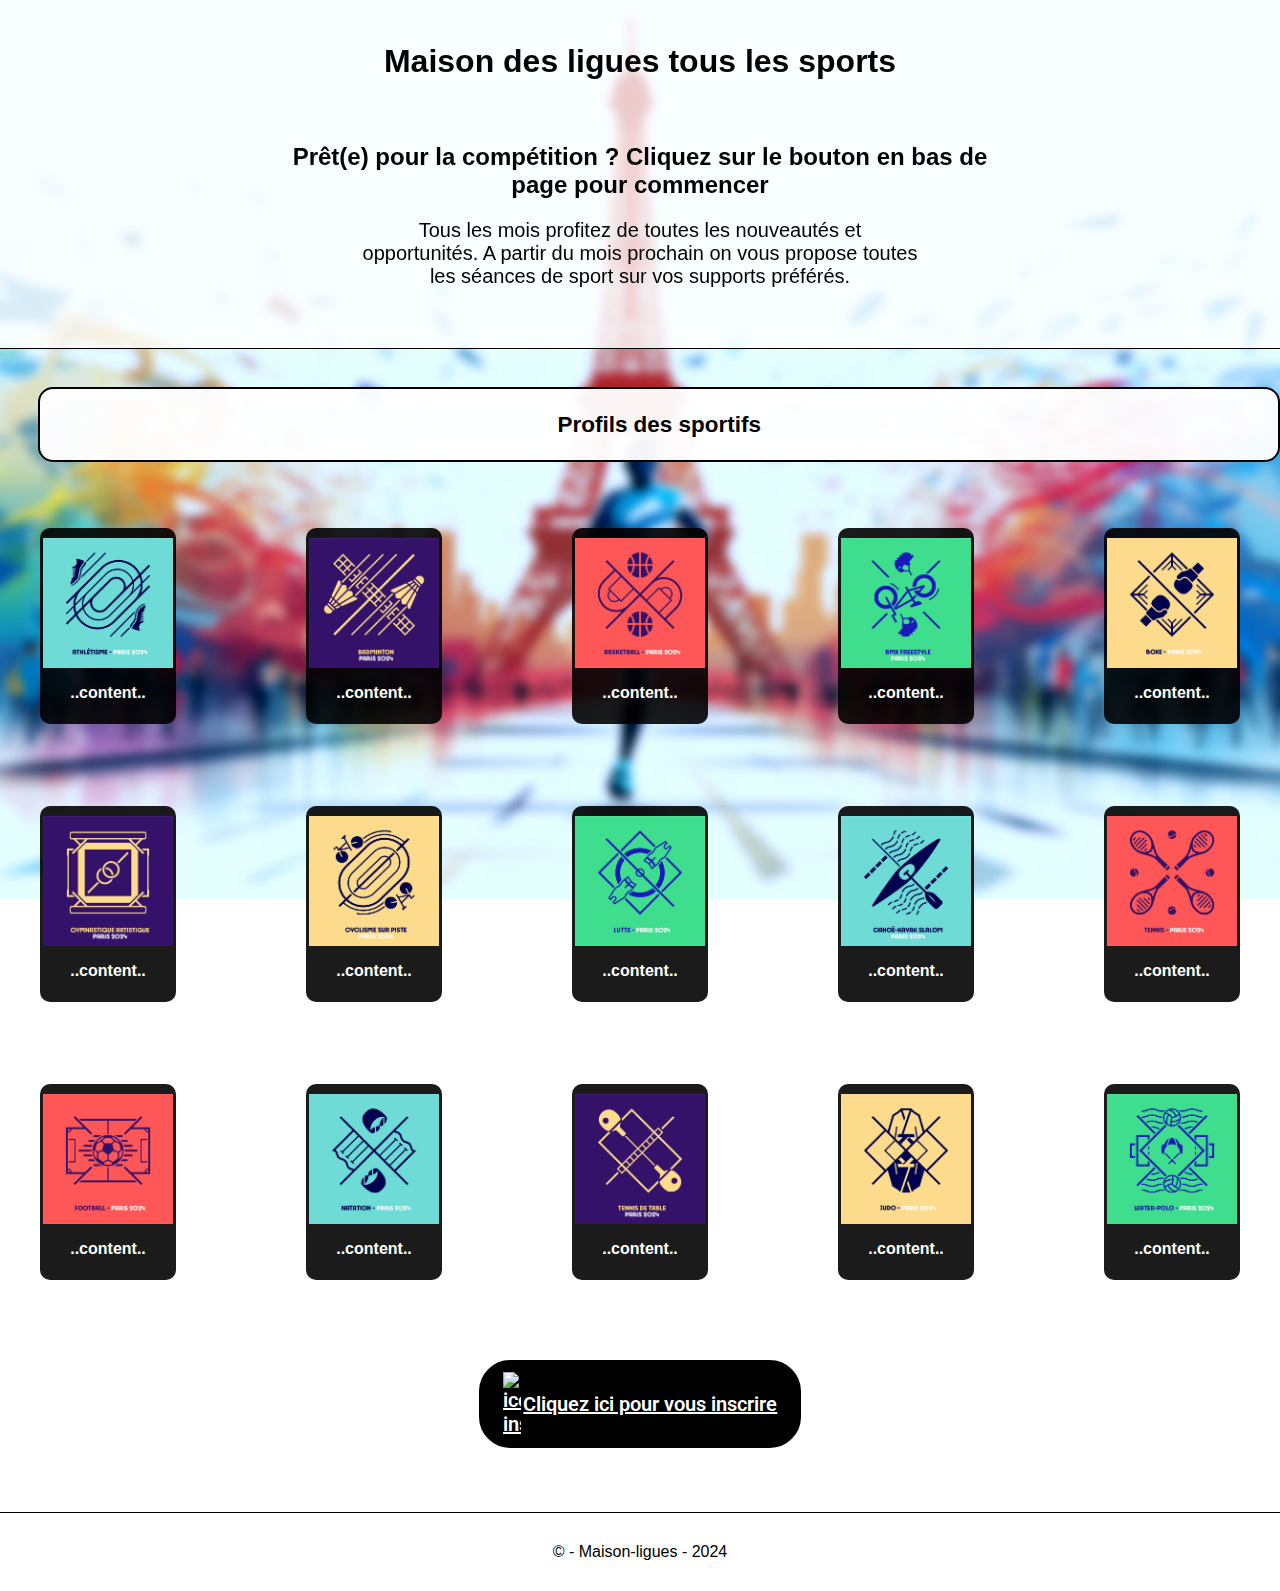
==== index.html @ 38b6c227 "change background" ====
<!DOCTYPE html>
<html lang="fr">

<head>
    <meta charset="UTF-8">
    <meta name="viewport" content="width=device-width, initial-scale=1.0">
    <link rel="icon" type="image/png" href="./asset/torche.png">
    <link href="https://unpkg.com/aos@2.3.1/dist/aos.css" rel="stylesheet">
    <link rel="stylesheet" href="./css/main.css">
    <title>Maison des Ligues</title>
</head>

<body>

    <header>
        <h1 data-aos="fade-down">Maison des ligues tous les sports</h1>
        <h2 data-aos="fade-down">Prêt(e) pour la compétition ? Cliquez sur le bouton en bas de page pour commencer</h2>
        <p data-aos="fade-down" class="prestext">Tous les mois profitez de toutes les nouveautés et opportunités. A
            partir du mois prochain on vous propose toutes les séances de sport sur vos supports préférés.</p>
    </header>

    <main>

        <section>

            <div class="section-title">
                <h3>Profils des sportifs</h3>
            </div>

            <figure>
                <img src="./asset/ATHLETISME.jpg" alt="ATHLETISME" loading="lazy">
                <figcaption>
                    <p class="content_txt">..content..</p>
                </figcaption>
            </figure>

            <figure>
                <img src="./asset/BADMINTON.jpg" alt="BADMINTON" loading="lazy">
                <figcaption>
                    <p class="content_txt">..content..</p>
                </figcaption>
            </figure>

            <figure>
                <img src="./asset/BASKETBALL.jpg" alt="BASKETBALL" loading="lazy">
                <figcaption>
                    <p class="content_txt">..content..</p>
                </figcaption>
            </figure>

            <figure>
                <img src="./asset/BMX-FREESTYLE.jpg" alt="BMX FREESTYLE" loading="lazy">
                <figcaption>
                    <p class="content_txt">..content..</p>
                </figcaption>
            </figure>

            <figure>
                <img src="./asset/BOXE.jpg" alt="BOXE" loading="lazy">
                <figcaption>
                    <p class="content_txt">..content..</p>
                </figcaption>
            </figure>

            <figure>
                <img src="./asset/GYMNASTIQUE-ARTISTIQUE.jpg" alt="GYMNASTIQUE ARTISTIQUE" loading="lazy">
                <figcaption>
                    <p class="content_txt">..content..</p>
                </figcaption>
            </figure>

            <figure>
                <img src="./asset/CYCLISME-SUR-PISTE.jpg" alt="CYCLISME SUR PISTE" loading="lazy">
                <figcaption>
                    <p class="content_txt">..content..</p>
                </figcaption>
            </figure>

            <figure>
                <img src="./asset/LUTTE.jpg" alt="LUTTE" loading="lazy">
                <figcaption>
                    <p class="content_txt">..content..</p>
                </figcaption>
            </figure>

            <figure>
                <img src="./asset/CANOE-KAYAK-SLALOM.jpg" alt="CANOE KAYAK SLALOM" loading="lazy">
                <figcaption>
                    <p class="content_txt">..content..</p>
                </figcaption>
            </figure>

            <figure>
                <img src="./asset/TENNIS.jpg" alt="TENNIS" loading="lazy">
                <figcaption>
                    <p class="content_txt">..content..</p>
                </figcaption>
            </figure>

            <figure>
                <img src="./asset/FOOTBALL.jpg" alt="FOOTBALL" loading="lazy">
                <figcaption>
                    <p class="content_txt">..content..</p>
                </figcaption>
            </figure>

            <figure>
                <img src="./asset/NATATION.jpg" alt="NATATION" loading="lazy">
                <figcaption>
                    <p class="content_txt">..content..</p>
                </figcaption>
            </figure>

            <figure>
                <img src="./asset/TENNIS-DE-TABLE.jpg" alt="TENNIS DE TABLE" loading="lazy">
                <figcaption>
                    <p class="content_txt">..content..</p>
                </figcaption>
            </figure>

            <figure>
                <img src="./asset/JUDO.jpg" alt="JUDO" loading="lazy">
                <figcaption>
                    <p class="content_txt">..content..</p>
                </figcaption>
            </figure>

            <figure>
                <img src="./asset/WATER-POLO.jpg" alt="WATER POLO" loading="lazy">
                <figcaption>
                    <p class="content_txt">..content..</p>
                </figcaption>
            </figure>
        </section>

        <a class="btn" href="./inscription.html">Cliquez ici pour vous inscrire <img
                src="https://cdn.icon-icons.com/icons2/3078/PNG/512/clipboard_notes_list_tasks_icon_191193.png"
                alt="icon inscription" loading="lazy"></a>

    </main>

    <footer>
        &copy; - Maison-ligues - 2024
    </footer>

    <script src="js/app.js"></script>
    <script src="https://unpkg.com/aos@2.3.1/dist/aos.js"></script>
    <script>
        AOS.init();
    </script>

</body>

</html>
---- css/main.css ----
@import url('https://fonts.googleapis.com/css2?family=Bebas+Neue&family=Koulen&family=Lato&family=Nunito&family=Playfair+Display:ital@1&family=Prata&family=Raleway:ital,wght@1,100&family=Roboto&family=Roboto+Condensed&family=Teko&display=swap');

* {
    scroll-behavior: smooth;
}

html {
    font-size: 62.5%;
}

body {
    margin: 0;
    padding: 0;
    font: 1.6rem sans-serif;
    background: url(../asset/bground.png) no-repeat fixed;
    background-size: cover;
    background-position: center;
}

main {
    display: flex;
    flex-direction: column;
    align-items: center;
}

header {
    border-bottom: 1px solid #000000;
    margin-bottom: 3%;
    padding-bottom: 6rem;
    background-color: #ffffffc3;
}

h1 {
    border: .3rem solid transparent;
    max-width: 100%;
    margin: 0 15% 0 15%;
    padding: 4rem 0 4rem 0;
    text-align: center;
}

h2 {
    display: flex;
    justify-content: center;
    text-align: center;
    margin-left: 21%;
    margin-right: 21%;
    border-radius: 0.125rem;
}

h3 {
    text-align: center;
}

.prestext {
    display: flex;
    justify-content: center;
    text-align: center;
    font-size: 2rem;
    border-radius: 0.125rem;
    margin: 0 28% 0 28%;
}

section {
    display: grid;
    grid-template-columns: repeat(5, 1fr);
    gap: 5rem;
}

.section-title {
    grid-column: 1 / -1;
    text-align: left;
    margin-left: 3%;
    font-size: larger;
    border: 2px solid #000000;
    border-radius: 15px;
    background-color: #fffffff3;
}

img {
    max-width: 100%;
    display: block;
    height: 70%;
    margin: 0 auto;
}

figure {
    background-color: rgba(0, 0, 0, 0.896);
    border-radius: 1rem;
    padding-top: 1rem;
}

.content_txt {
    text-align: center;
    color: #fff;
    font-weight: bolder;
}

.btn {
    font-family: Roboto, sans-serif;
    font-weight: 600;
    font-size: 2rem;
    color: #fff;
    background-color: #000000;
    padding: 1rem 2.188rem;
    margin: 5% 5%;
    border: solid #000000 2px;
    box-shadow: none;
    border-radius: 3.125rem;
    transition: 998ms;
    transform: translateY(0);
    display: flex;
    flex-direction: row-reverse;
    align-items: center;
}

.btn img {
    width: 1.875rem;
    margin-left: 0px;
    margin-right: 0.188rem;
    flex-direction: row-reverse;
}

.btn:hover {
    transition: 998ms;
    padding: 1rem 3.125rem;
    transform: translateY(-0px);
    background-color: #000000;
    color: #ffffff;
    border: solid 2px #000000;
}

fieldset#inscription {
    backdrop-filter: blur(1rem);
    max-width: 50rem;
    margin: 5% 0 10% 0;
    padding: 0 15% 2% 10%;
    display: grid;
}

fieldset#inscription input[type="text"],
fieldset#inscription input[type="number"] {
    width: 100%;
    padding: 1rem;
    margin: 0 0 3rem 0;
    font-size: 1rem;
}

.material-symbols-outlined {
    vertical-align: -.4rem;
    margin-right: 1rem;
}

input[type=file] {
    display: none;
}

fieldset#inscription input[type="submit"] {
    width: auto;
    padding: 0.938rem 3.125rem;
    font-size: 1.125rem;
    background-color: #000000;
    color: #ffffff;
    border: solid 2px #000000;
    border-radius: 3.125rem;
    cursor: pointer;
    transition: all 0.3s ease;
}

fieldset#inscription input[type="submit"]:hover {
    background-color: #ffffff;
    color: #000000;
}

footer {
    border-top: 1px solid #000000;
    text-align: center;
    padding: 3rem 0 3rem 0;
    background-color: #ffffffc3;
}
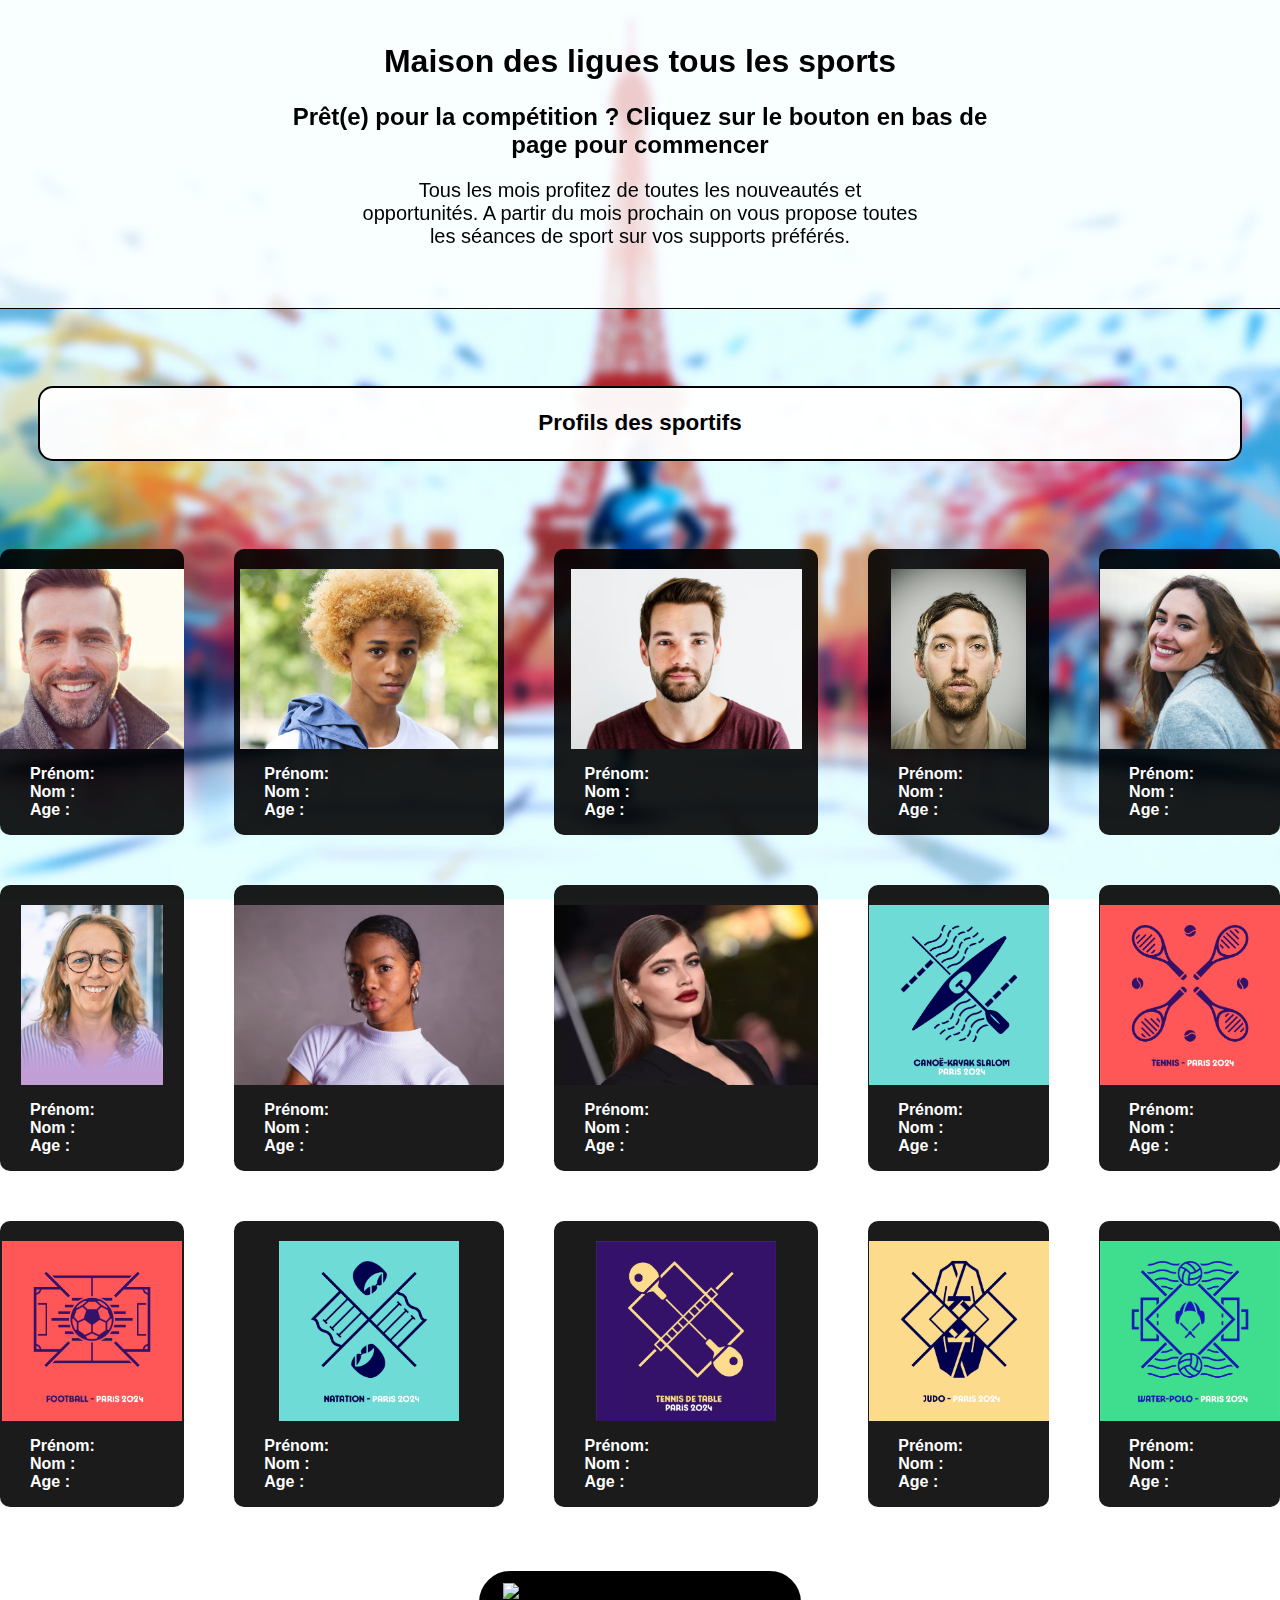
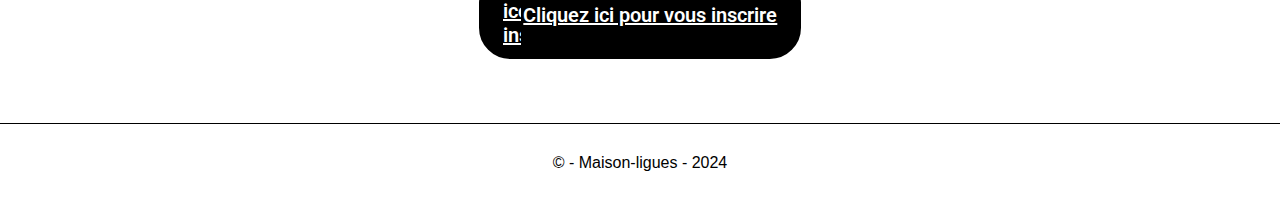
==== commit 10476f6a: "img fixes" ====
--- a/index.html
+++ b/index.html
@@ -28,107 +28,197 @@
             </div>
 
             <figure>
-                <img src="./asset/ATHLETISME.jpg" alt="ATHLETISME" loading="lazy">
-                <figcaption>
-                    <p class="content_txt">..content..</p>
-                </figcaption>
-            </figure>
-
-            <figure>
-                <img src="./asset/BADMINTON.jpg" alt="BADMINTON" loading="lazy">
-                <figcaption>
-                    <p class="content_txt">..content..</p>
-                </figcaption>
-            </figure>
-
-            <figure>
-                <img src="./asset/BASKETBALL.jpg" alt="BASKETBALL" loading="lazy">
-                <figcaption>
-                    <p class="content_txt">..content..</p>
-                </figcaption>
-            </figure>
-
-            <figure>
-                <img src="./asset/BMX-FREESTYLE.jpg" alt="BMX FREESTYLE" loading="lazy">
-                <figcaption>
-                    <p class="content_txt">..content..</p>
-                </figcaption>
-            </figure>
-
-            <figure>
-                <img src="./asset/BOXE.jpg" alt="BOXE" loading="lazy">
-                <figcaption>
-                    <p class="content_txt">..content..</p>
-                </figcaption>
-            </figure>
-
-            <figure>
-                <img src="./asset/GYMNASTIQUE-ARTISTIQUE.jpg" alt="GYMNASTIQUE ARTISTIQUE" loading="lazy">
-                <figcaption>
-                    <p class="content_txt">..content..</p>
-                </figcaption>
-            </figure>
-
-            <figure>
-                <img src="./asset/CYCLISME-SUR-PISTE.jpg" alt="CYCLISME SUR PISTE" loading="lazy">
-                <figcaption>
-                    <p class="content_txt">..content..</p>
-                </figcaption>
-            </figure>
-
-            <figure>
-                <img src="./asset/LUTTE.jpg" alt="LUTTE" loading="lazy">
-                <figcaption>
-                    <p class="content_txt">..content..</p>
+                <img src="./asset/exemple.jpg" alt="ATHLETISME" loading="lazy">
+                <figcaption>
+                    <p class="content_txt">
+                        Prénom: <br>
+                        Nom : <br>
+                        Age : <br>
+
+
+                    </p>
+                </figcaption>
+            </figure>
+
+            <figure>
+                <img src="./asset/exemple2.jpg" alt="BADMINTON" loading="lazy">
+                <figcaption>
+                    <p class="content_txt">
+                        Prénom: <br>
+                        Nom : <br>
+                        Age : <br>
+
+
+                    </p>
+                </figcaption>
+            </figure>
+
+            <figure>
+                <img src="./asset/exemple3.jpg" alt="BASKETBALL" loading="lazy">
+                <figcaption>
+                    <p class="content_txt">
+                        Prénom: <br>
+                        Nom : <br>
+                        Age : <br>
+
+
+                    </p>
+                </figcaption>
+            </figure>
+
+            <figure>
+                <img src="./asset/exemple4.jpg" alt="BMX FREESTYLE" loading="lazy">
+                <figcaption>
+                    <p class="content_txt">
+                        Prénom: <br>
+                        Nom : <br>
+                        Age : <br>
+
+
+                    </p>
+                </figcaption>
+            </figure>
+
+            <figure>
+                <img src="./asset/exemple5.jpg" alt="BOXE" loading="lazy">
+                <figcaption>
+                    <p class="content_txt">
+                        Prénom: <br>
+                        Nom : <br>
+                        Age : <br>
+
+
+                    </p>
+                </figcaption>
+            </figure>
+
+            <figure>
+                <img src="./asset/exemple6.jpg" alt="GYMNASTIQUE ARTISTIQUE" loading="lazy">
+                <figcaption>
+                    <p class="content_txt">
+                        Prénom: <br>
+                        Nom : <br>
+                        Age : <br>
+
+
+                    </p>
+                </figcaption>
+            </figure>
+
+            <figure>
+                <img src="./asset/exemple7.jpg" alt="CYCLISME SUR PISTE" loading="lazy">
+                <figcaption>
+                    <p class="content_txt">
+                        Prénom: <br>
+                        Nom : <br>
+                        Age : <br>
+
+
+                    </p>
+                </figcaption>
+            </figure>
+
+            <figure>
+                <img src="./asset/exemple8.jpg" alt="LUTTE" loading="lazy">
+                <figcaption>
+                    <p class="content_txt">
+                        Prénom: <br>
+                        Nom : <br>
+                        Age : <br>
+
+
+                    </p>
                 </figcaption>
             </figure>
 
             <figure>
                 <img src="./asset/CANOE-KAYAK-SLALOM.jpg" alt="CANOE KAYAK SLALOM" loading="lazy">
                 <figcaption>
-                    <p class="content_txt">..content..</p>
+                    <p class="content_txt">
+                        Prénom: <br>
+                        Nom : <br>
+                        Age : <br>
+
+
+                    </p>
                 </figcaption>
             </figure>
 
             <figure>
                 <img src="./asset/TENNIS.jpg" alt="TENNIS" loading="lazy">
                 <figcaption>
-                    <p class="content_txt">..content..</p>
+                    <p class="content_txt">
+                        Prénom: <br>
+                        Nom : <br>
+                        Age : <br>
+
+
+                    </p>
                 </figcaption>
             </figure>
 
             <figure>
                 <img src="./asset/FOOTBALL.jpg" alt="FOOTBALL" loading="lazy">
                 <figcaption>
-                    <p class="content_txt">..content..</p>
+                    <p class="content_txt">
+                        Prénom: <br>
+                        Nom : <br>
+                        Age : <br>
+
+
+                    </p>
                 </figcaption>
             </figure>
 
             <figure>
                 <img src="./asset/NATATION.jpg" alt="NATATION" loading="lazy">
                 <figcaption>
-                    <p class="content_txt">..content..</p>
+                    <p class="content_txt">
+                        Prénom: <br>
+                        Nom : <br>
+                        Age : <br>
+
+
+                    </p>
                 </figcaption>
             </figure>
 
             <figure>
                 <img src="./asset/TENNIS-DE-TABLE.jpg" alt="TENNIS DE TABLE" loading="lazy">
                 <figcaption>
-                    <p class="content_txt">..content..</p>
+                    <p class="content_txt">
+                        Prénom: <br>
+                        Nom : <br>
+                        Age : <br>
+
+
+                    </p>
                 </figcaption>
             </figure>
 
             <figure>
                 <img src="./asset/JUDO.jpg" alt="JUDO" loading="lazy">
                 <figcaption>
-                    <p class="content_txt">..content..</p>
+                    <p class="content_txt">
+                        Prénom: <br>
+                        Nom : <br>
+                        Age : <br>
+
+
+                    </p>
                 </figcaption>
             </figure>
 
             <figure>
                 <img src="./asset/WATER-POLO.jpg" alt="WATER POLO" loading="lazy">
                 <figcaption>
-                    <p class="content_txt">..content..</p>
+                    <p class="content_txt">
+                        Prénom: <br>
+                        Nom : <br>
+                        Age : <br>
+
+
+                    </p>
                 </figcaption>
             </figure>
         </section>
--- a/css/main.css
+++ b/css/main.css
@@ -34,7 +34,7 @@
     border: .3rem solid transparent;
     max-width: 100%;
     margin: 0 15% 0 15%;
-    padding: 4rem 0 4rem 0;
+    padding: 4rem 0 0 0;
     text-align: center;
 }
 
@@ -69,28 +69,32 @@
 .section-title {
     grid-column: 1 / -1;
     text-align: left;
-    margin-left: 3%;
+    margin: 3%;
     font-size: larger;
     border: 2px solid #000000;
     border-radius: 15px;
     background-color: #fffffff3;
 }
 
-img {
-    max-width: 100%;
+section img {
     display: block;
-    height: 70%;
+    height: 180px;
+    width: auto;
     margin: 0 auto;
 }
 
 figure {
+    display: inline-block;
+    max-width: 100%;
     background-color: rgba(0, 0, 0, 0.896);
     border-radius: 1rem;
-    padding-top: 1rem;
+    padding-top: 2rem;
+    margin: 0;
 }
 
 .content_txt {
-    text-align: center;
+    text-align: left;
+    margin-left: 3rem;
     color: #fff;
     font-weight: bolder;
 }
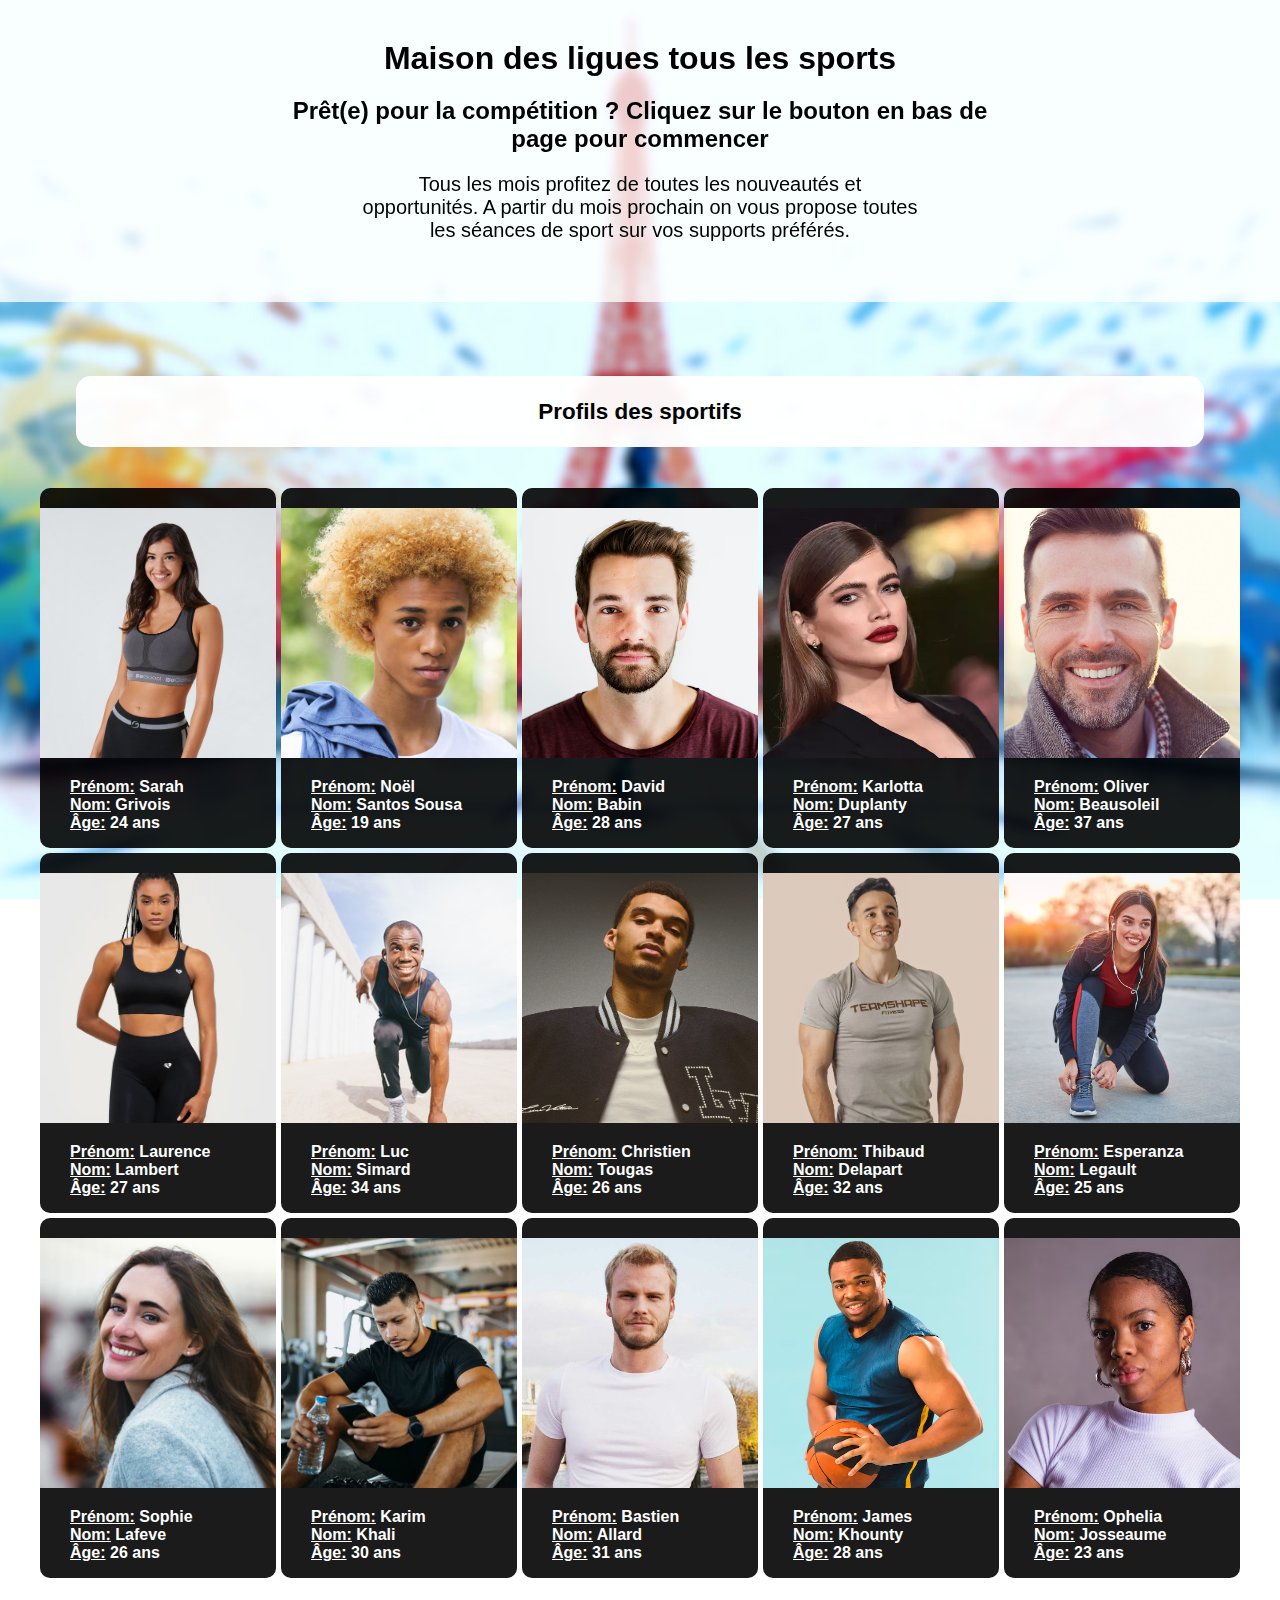
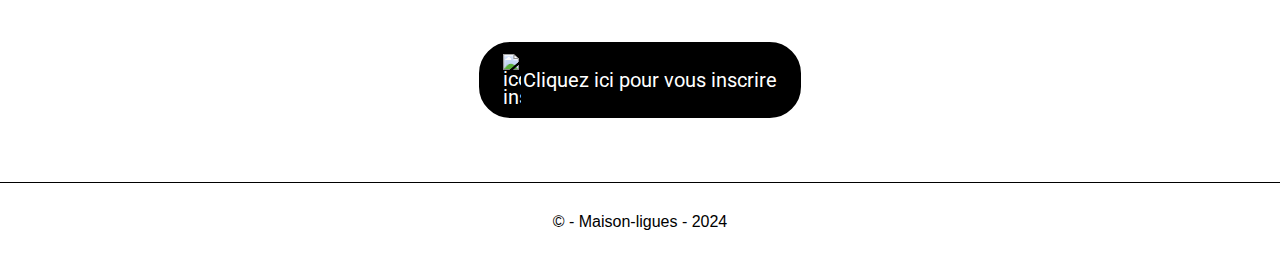
==== commit 097ebc2b: "size fixed + img added" ====
--- a/index.html
+++ b/index.html
@@ -28,14 +28,12 @@
             </div>
 
             <figure>
-                <img src="./asset/exemple.jpg" alt="ATHLETISME" loading="lazy">
-                <figcaption>
-                    <p class="content_txt">
-                        Prénom: <br>
-                        Nom : <br>
-                        Age : <br>
-
-
+                <img src="./asset/exemple12.jpg" alt="ATHLETISME" loading="lazy">
+                <figcaption>
+                    <p class="content_txt">
+                        <span>Prénom:</span> Sarah<br>
+                        <span>Nom:</span> Grivois<br>
+                        <span>Âge:</span> 24 ans<br>
                     </p>
                 </figcaption>
             </figure>
@@ -44,11 +42,9 @@
                 <img src="./asset/exemple2.jpg" alt="BADMINTON" loading="lazy">
                 <figcaption>
                     <p class="content_txt">
-                        Prénom: <br>
-                        Nom : <br>
-                        Age : <br>
-
-
+                        <span>Prénom:</span> Noël<br>
+                        <span>Nom:</span> Santos Sousa<br>
+                        <span>Âge:</span> 19 ans<br>
                     </p>
                 </figcaption>
             </figure>
@@ -57,37 +53,31 @@
                 <img src="./asset/exemple3.jpg" alt="BASKETBALL" loading="lazy">
                 <figcaption>
                     <p class="content_txt">
-                        Prénom: <br>
-                        Nom : <br>
-                        Age : <br>
-
-
-                    </p>
-                </figcaption>
-            </figure>
-
-            <figure>
-                <img src="./asset/exemple4.jpg" alt="BMX FREESTYLE" loading="lazy">
-                <figcaption>
-                    <p class="content_txt">
-                        Prénom: <br>
-                        Nom : <br>
-                        Age : <br>
-
-
-                    </p>
-                </figcaption>
-            </figure>
-
-            <figure>
-                <img src="./asset/exemple5.jpg" alt="BOXE" loading="lazy">
-                <figcaption>
-                    <p class="content_txt">
-                        Prénom: <br>
-                        Nom : <br>
-                        Age : <br>
-
-
+                        <span>Prénom:</span> David<br>
+                        <span>Nom:</span> Babin<br>
+                        <span>Âge:</span> 28 ans<br>
+                    </p>
+                </figcaption>
+            </figure>
+
+            <figure>
+                <img src="./asset/exemple8.jpg" alt="BMX FREESTYLE" loading="lazy">
+                <figcaption>
+                    <p class="content_txt">
+                        <span>Prénom:</span> Karlotta<br>
+                        <span>Nom:</span>  Duplanty<br>
+                        <span>Âge:</span>  27 ans<br>
+                    </p>
+                </figcaption>
+            </figure>
+
+            <figure>
+                <img src="./asset/exemple.jpg" alt="BOXE" loading="lazy">
+                <figcaption>
+                    <p class="content_txt">
+                        <span>Prénom:</span> Oliver<br>
+                        <span>Nom:</span> Beausoleil<br>
+                        <span>Âge:</span> 37 ans<br>
                     </p>
                 </figcaption>
             </figure>
@@ -96,128 +86,108 @@
                 <img src="./asset/exemple6.jpg" alt="GYMNASTIQUE ARTISTIQUE" loading="lazy">
                 <figcaption>
                     <p class="content_txt">
-                        Prénom: <br>
-                        Nom : <br>
-                        Age : <br>
-
-
-                    </p>
-                </figcaption>
-            </figure>
-
-            <figure>
-                <img src="./asset/exemple7.jpg" alt="CYCLISME SUR PISTE" loading="lazy">
-                <figcaption>
-                    <p class="content_txt">
-                        Prénom: <br>
-                        Nom : <br>
-                        Age : <br>
-
-
-                    </p>
-                </figcaption>
-            </figure>
-
-            <figure>
-                <img src="./asset/exemple8.jpg" alt="LUTTE" loading="lazy">
-                <figcaption>
-                    <p class="content_txt">
-                        Prénom: <br>
-                        Nom : <br>
-                        Age : <br>
-
-
-                    </p>
-                </figcaption>
-            </figure>
-
-            <figure>
-                <img src="./asset/CANOE-KAYAK-SLALOM.jpg" alt="CANOE KAYAK SLALOM" loading="lazy">
-                <figcaption>
-                    <p class="content_txt">
-                        Prénom: <br>
-                        Nom : <br>
-                        Age : <br>
-
-
-                    </p>
-                </figcaption>
-            </figure>
-
-            <figure>
-                <img src="./asset/TENNIS.jpg" alt="TENNIS" loading="lazy">
-                <figcaption>
-                    <p class="content_txt">
-                        Prénom: <br>
-                        Nom : <br>
-                        Age : <br>
-
-
-                    </p>
-                </figcaption>
-            </figure>
-
-            <figure>
-                <img src="./asset/FOOTBALL.jpg" alt="FOOTBALL" loading="lazy">
-                <figcaption>
-                    <p class="content_txt">
-                        Prénom: <br>
-                        Nom : <br>
-                        Age : <br>
-
-
-                    </p>
-                </figcaption>
-            </figure>
-
-            <figure>
-                <img src="./asset/NATATION.jpg" alt="NATATION" loading="lazy">
-                <figcaption>
-                    <p class="content_txt">
-                        Prénom: <br>
-                        Nom : <br>
-                        Age : <br>
-
-
-                    </p>
-                </figcaption>
-            </figure>
-
-            <figure>
-                <img src="./asset/TENNIS-DE-TABLE.jpg" alt="TENNIS DE TABLE" loading="lazy">
-                <figcaption>
-                    <p class="content_txt">
-                        Prénom: <br>
-                        Nom : <br>
-                        Age : <br>
-
-
-                    </p>
-                </figcaption>
-            </figure>
-
-            <figure>
-                <img src="./asset/JUDO.jpg" alt="JUDO" loading="lazy">
-                <figcaption>
-                    <p class="content_txt">
-                        Prénom: <br>
-                        Nom : <br>
-                        Age : <br>
-
-
-                    </p>
-                </figcaption>
-            </figure>
-
-            <figure>
-                <img src="./asset/WATER-POLO.jpg" alt="WATER POLO" loading="lazy">
-                <figcaption>
-                    <p class="content_txt">
-                        Prénom: <br>
-                        Nom : <br>
-                        Age : <br>
-
-
+                        <span>Prénom:</span> Laurence<br>
+                        <span>Nom:</span> Lambert<br>
+                        <span>Âge:</span> 27 ans<br>
+                    </p>
+                </figcaption>
+            </figure>
+
+            <figure>
+                <img src="./asset/exemple4.jpg" alt="CYCLISME SUR PISTE" loading="lazy">
+                <figcaption>
+                    <p class="content_txt">
+                        <span>Prénom:</span> Luc<br>
+                        <span>Nom:</span>  Simard<br>
+                        <span>Âge:</span>  34 ans<br>
+                    </p>
+                </figcaption>
+            </figure>
+
+            <figure>
+                <img src="./asset/exemple15.jpg" alt="LUTTE" loading="lazy">
+                <figcaption>
+                    <p class="content_txt">
+                        <span>Prénom:</span> Christien<br>
+                        <span>Nom:</span> Tougas<br>
+                        <span>Âge:</span> 26 ans<br>
+                    </p>
+                </figcaption>
+            </figure>
+
+            <figure>
+                <img src="./asset/exemple10.jpg" alt="CANOE KAYAK SLALOM" loading="lazy">
+                <figcaption>
+                    <p class="content_txt">
+                        <span>Prénom:</span> Thibaud<br>
+                        <span>Nom:</span> Delapart<br>
+                        <span>Âge:</span> 32 ans<br>
+                    </p>
+                </figcaption>
+            </figure>
+
+            <figure>
+                <img src="./asset/exemple11.jpg" alt="TENNIS" loading="lazy">
+                <figcaption>
+                    <p class="content_txt">
+                        <span>Prénom:</span> Esperanza<br>
+                        <span>Nom:</span> Legault<br>
+                        <span>Âge:</span> 25 ans<br>
+                    </p>
+                </figcaption>
+            </figure>
+
+            <figure>
+                <img src="./asset/exemple5.jpg" alt="FOOTBALL" loading="lazy">
+                <figcaption>
+                    <p class="content_txt">
+                        <span>Prénom:</span> Sophie<br>
+                        <span>Nom:</span> Lafeve<br>
+                        <span>Âge:</span> 26 ans<br>
+                    </p>
+                </figcaption>
+            </figure>
+
+            <figure>
+                <img src="./asset/exemple9.jpg" alt="NATATION" loading="lazy">
+                <figcaption>
+                    <p class="content_txt">
+                        <span>Prénom:</span> Karim<br>
+                        <span>Nom:</span> Khali<br>
+                        <span>Âge:</span> 30 ans<br>
+                    </p>
+                </figcaption>
+            </figure>
+
+            <figure>
+                <img src="./asset/exemple13.jpg" alt="TENNIS DE TABLE" loading="lazy">
+                <figcaption>
+                    <p class="content_txt">
+                        <span>Prénom:</span> Bastien<br>
+                        <span>Nom:</span> Allard<br>
+                        <span>Âge:</span> 31 ans<br>
+                    </p>
+                </figcaption>
+            </figure>
+
+            <figure>
+                <img src="./asset/exemple14.jpg" alt="JUDO" loading="lazy">
+                <figcaption>
+                    <p class="content_txt">
+                        <span>Prénom:</span> James<br>
+                        <span>Nom:</span> Khounty<br>
+                        <span>Âge:</span> 28 ans<br>
+                    </p>
+                </figcaption>
+            </figure>
+
+            <figure>
+                <img src="./asset/exemple7.jpg" alt="WATER POLO" loading="lazy">
+                <figcaption>
+                    <p class="content_txt">
+                        <span>Prénom:</span> Ophelia<br>
+                        <span>Nom:</span>  Josseaume<br>
+                        <span>Âge:</span>  23 ans<br>
                     </p>
                 </figcaption>
             </figure>
--- a/css/main.css
+++ b/css/main.css
@@ -24,14 +24,12 @@
 }
 
 header {
-    border-bottom: 1px solid #000000;
     margin-bottom: 3%;
     padding-bottom: 6rem;
     background-color: #ffffffc3;
 }
 
 h1 {
-    border: .3rem solid transparent;
     max-width: 100%;
     margin: 0 15% 0 15%;
     padding: 4rem 0 0 0;
@@ -51,6 +49,10 @@
     text-align: center;
 }
 
+a {
+    text-decoration: none;
+}
+
 .prestext {
     display: flex;
     justify-content: center;
@@ -61,9 +63,10 @@
 }
 
 section {
+    max-width: 120rem;
     display: grid;
     grid-template-columns: repeat(5, 1fr);
-    gap: 5rem;
+    gap: .5rem;
 }
 
 .section-title {
@@ -71,16 +74,20 @@
     text-align: left;
     margin: 3%;
     font-size: larger;
-    border: 2px solid #000000;
     border-radius: 15px;
     background-color: #fffffff3;
 }
 
 section img {
-    display: block;
-    height: 180px;
-    width: auto;
+    display: inline-block;
+    height: 25rem;
+    width: 100%;
     margin: 0 auto;
+    object-fit: cover;
+}
+
+span {
+    text-decoration: underline;
 }
 
 figure {
@@ -115,6 +122,8 @@
     display: flex;
     flex-direction: row-reverse;
     align-items: center;
+    font-weight: normal;
+    line-height: 1.8rem;
 }
 
 .btn img {
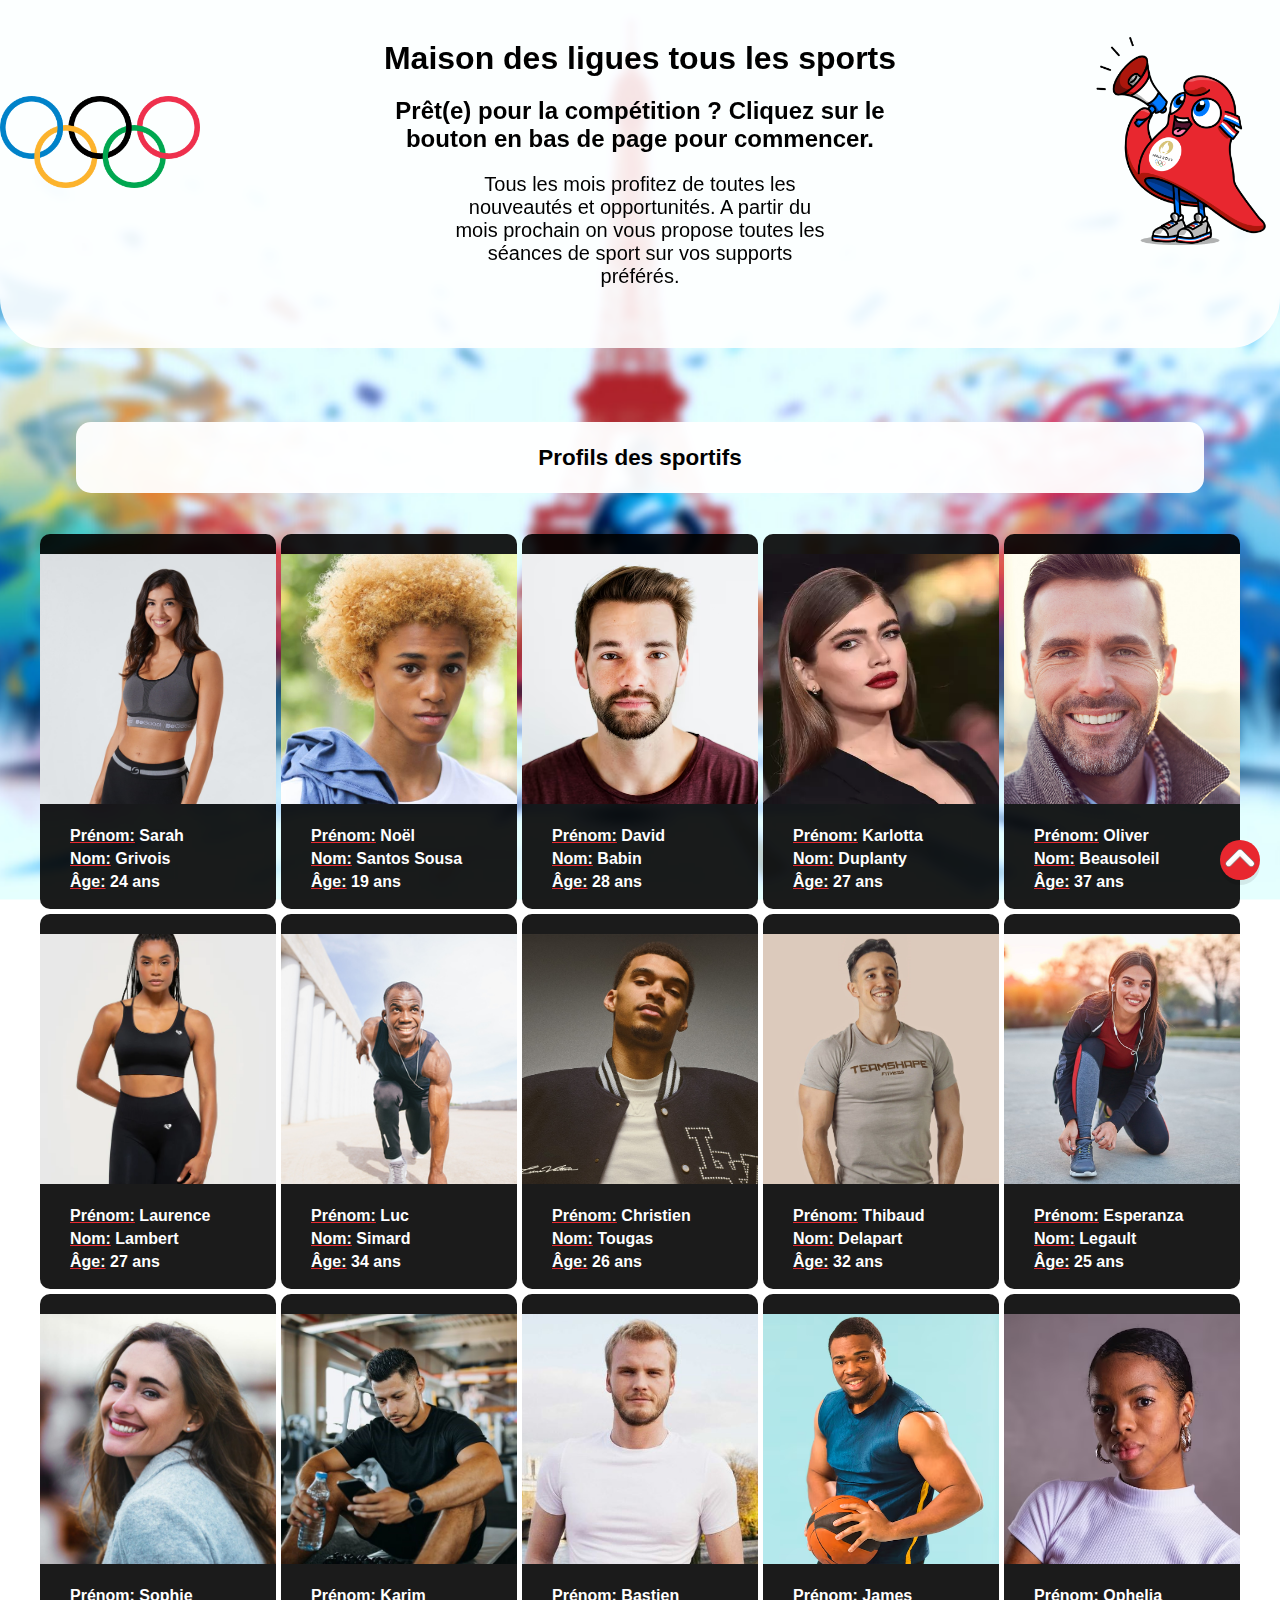
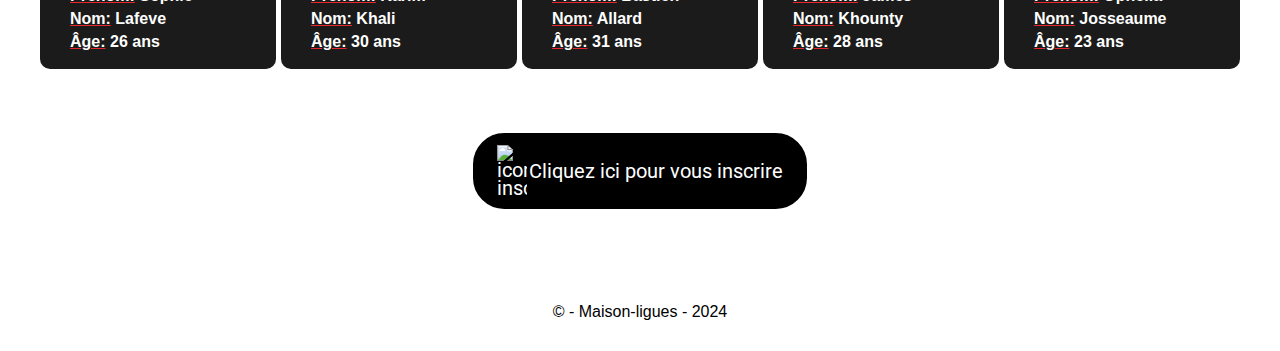
==== commit 3a004d64: "logo added + underline + btn scroll" ====
--- a/index.html
+++ b/index.html
@@ -13,11 +13,30 @@
 <body>
 
     <header>
-        <h1 data-aos="fade-down">Maison des ligues tous les sports</h1>
-        <h2 data-aos="fade-down">Prêt(e) pour la compétition ? Cliquez sur le bouton en bas de page pour commencer</h2>
-        <p data-aos="fade-down" class="prestext">Tous les mois profitez de toutes les nouveautés et opportunités. A
-            partir du mois prochain on vous propose toutes les séances de sport sur vos supports préférés.</p>
+
+        <div class="header-left">
+            <img src="./asset/logojo.png" alt="logo jo" loading="lazy">
+        </div>
+
+        <div class="header-center">
+            <h1 data-aos="fade-down">Maison des ligues tous les sports</h1>
+            <h2 data-aos="fade-down">Prêt(e) pour la compétition ? Cliquez sur le bouton en bas de page pour commencer.
+            </h2>
+            <p data-aos="fade-down" class="prestext">Tous les mois profitez de toutes les nouveautés et opportunités. A
+                partir du mois prochain on vous propose toutes les séances de sport sur vos supports préférés.</p>
+        </div>
+
+        <div class="header-right">
+            <img src="./asset/mascotte.png" alt="logo jo" loading="lazy">
+        </div>
+
     </header>
+
+    <div class="scroll_btn">
+
+        <a href="#"><img src="./asset/arrow_up.png" alt="scroll button"></a>
+    
+    </div>
 
     <main>
 
@@ -65,8 +84,8 @@
                 <figcaption>
                     <p class="content_txt">
                         <span>Prénom:</span> Karlotta<br>
-                        <span>Nom:</span>  Duplanty<br>
-                        <span>Âge:</span>  27 ans<br>
+                        <span>Nom:</span> Duplanty<br>
+                        <span>Âge:</span> 27 ans<br>
                     </p>
                 </figcaption>
             </figure>
@@ -98,8 +117,8 @@
                 <figcaption>
                     <p class="content_txt">
                         <span>Prénom:</span> Luc<br>
-                        <span>Nom:</span>  Simard<br>
-                        <span>Âge:</span>  34 ans<br>
+                        <span>Nom:</span> Simard<br>
+                        <span>Âge:</span> 34 ans<br>
                     </p>
                 </figcaption>
             </figure>
@@ -186,8 +205,8 @@
                 <figcaption>
                     <p class="content_txt">
                         <span>Prénom:</span> Ophelia<br>
-                        <span>Nom:</span>  Josseaume<br>
-                        <span>Âge:</span>  23 ans<br>
+                        <span>Nom:</span> Josseaume<br>
+                        <span>Âge:</span> 23 ans<br>
                     </p>
                 </figcaption>
             </figure>
--- a/css/main.css
+++ b/css/main.css
@@ -24,9 +24,27 @@
 }
 
 header {
+    display: flex;
+    align-items: center;
+    justify-content: space-between;
     margin-bottom: 3%;
     padding-bottom: 6rem;
-    background-color: #ffffffc3;
+    background-color: #ffffffe1;
+    border-bottom-left-radius: 5rem;
+    border-bottom-right-radius: 5rem;
+}
+
+.header-left, .header-right {
+    flex: 0 0 auto;
+}
+
+.header-center {
+    flex-grow: 1;
+    text-align: center;
+}
+
+.header-left img, .header-right img {
+    width: 200px;
 }
 
 h1 {
@@ -86,8 +104,9 @@
     object-fit: cover;
 }
 
-span {
-    text-decoration: underline;
+figure span {
+    text-decoration: underline rgb(232, 39, 47);
+    line-height: 2.3rem;
 }
 
 figure {
@@ -127,7 +146,7 @@
 }
 
 .btn img {
-    width: 1.875rem;
+    width: 3rem;
     margin-left: 0px;
     margin-right: 0.188rem;
     flex-direction: row-reverse;
@@ -184,8 +203,21 @@
     color: #000000;
 }
 
+.scroll_btn {
+    background-color: rgb(232, 39, 47);
+    position: fixed;
+    align-items: center;
+    display: flex;
+    justify-content: center;
+    height: 4rem;
+    width: 4rem;
+    border-radius: 50%;
+    right: 2rem;
+    bottom: 2rem;
+    box-shadow: 0 0.5rem 0 0 #00000015;
+}
+
 footer {
-    border-top: 1px solid #000000;
     text-align: center;
     padding: 3rem 0 3rem 0;
     background-color: #ffffffc3;
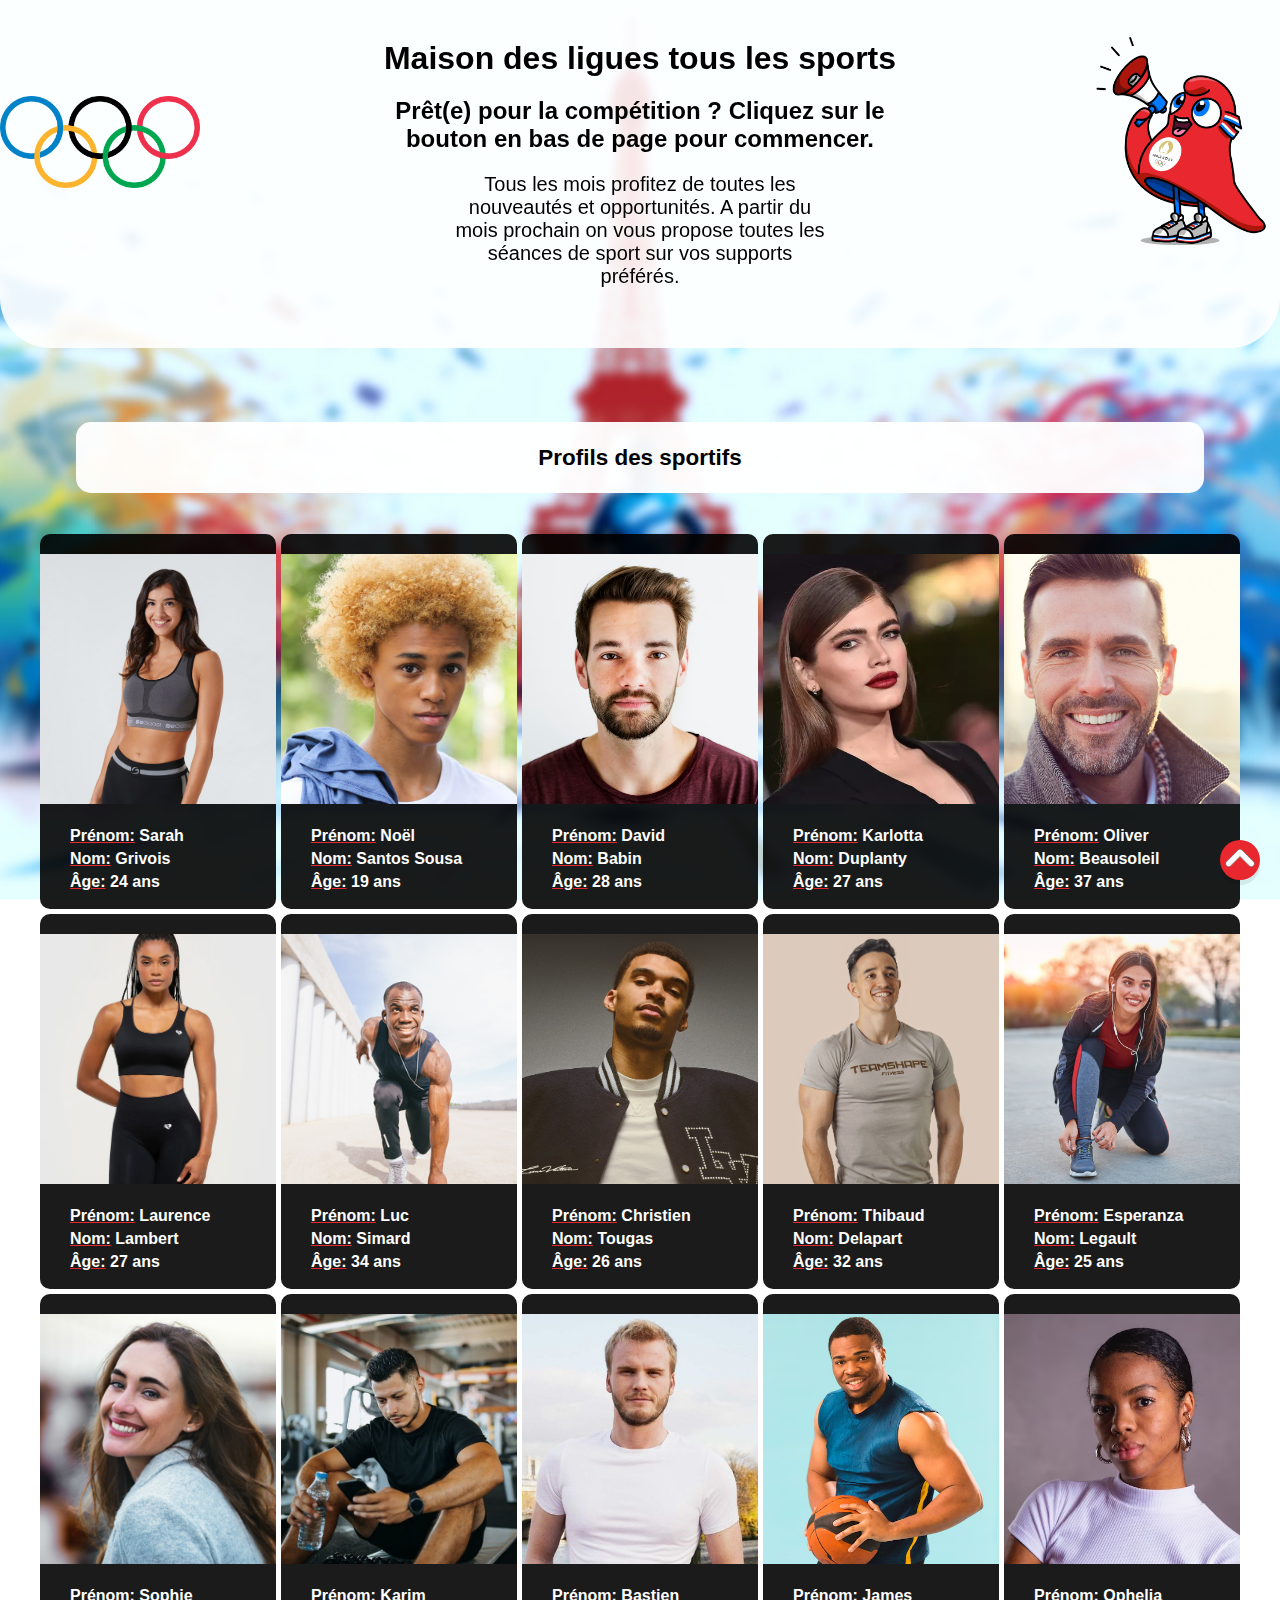
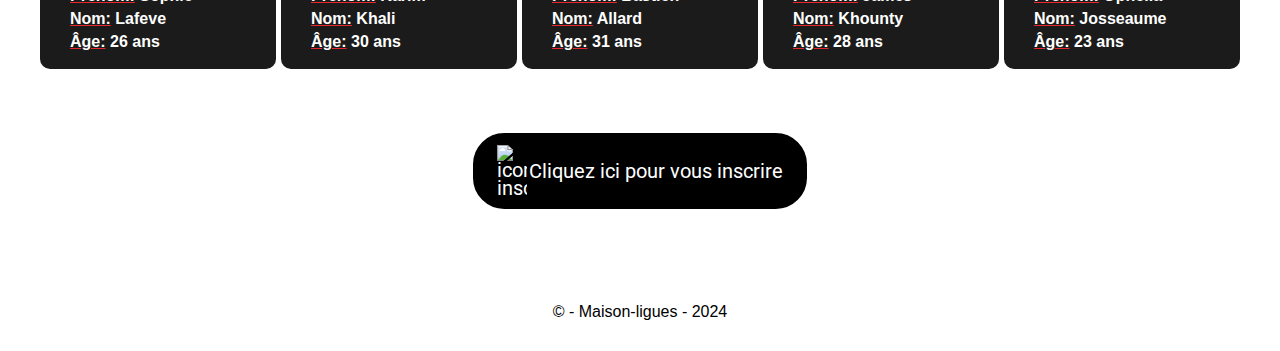
==== commit dab10a2f: "fade fix + img added form" ====
--- a/index.html
+++ b/index.html
@@ -14,7 +14,7 @@
 
     <header>
 
-        <div class="header-left">
+        <div data-aos="fade-right" class="header-left">
             <img src="./asset/logojo.png" alt="logo jo" loading="lazy">
         </div>
 
@@ -26,7 +26,7 @@
                 partir du mois prochain on vous propose toutes les séances de sport sur vos supports préférés.</p>
         </div>
 
-        <div class="header-right">
+        <div data-aos="fade-left" class="header-right">
             <img src="./asset/mascotte.png" alt="logo jo" loading="lazy">
         </div>
 
--- a/css/main.css
+++ b/css/main.css
@@ -6,6 +6,7 @@
 
 html {
     font-size: 62.5%;
+    overflow-x:hidden; 
 }
 
 body {
@@ -152,6 +153,14 @@
     flex-direction: row-reverse;
 }
 
+.corner-image {
+    width: 22%;
+    position: absolute;
+    top: 89.1rem;
+    left: 24.6rem;
+    z-index: 1;
+}
+
 .btn:hover {
     transition: 998ms;
     padding: 1rem 3.125rem;
@@ -161,11 +170,15 @@
     border: solid 2px #000000;
 }
 
+form {
+    width: 50rem;
+}
+
 fieldset#inscription {
     backdrop-filter: blur(1rem);
-    max-width: 50rem;
-    margin: 5% 0 10% 0;
-    padding: 0 15% 2% 10%;
+    width: 52rem;
+    margin: 7% 0 10% 0;
+    padding: 0 6% 1% 5%;
     display: grid;
 }
 
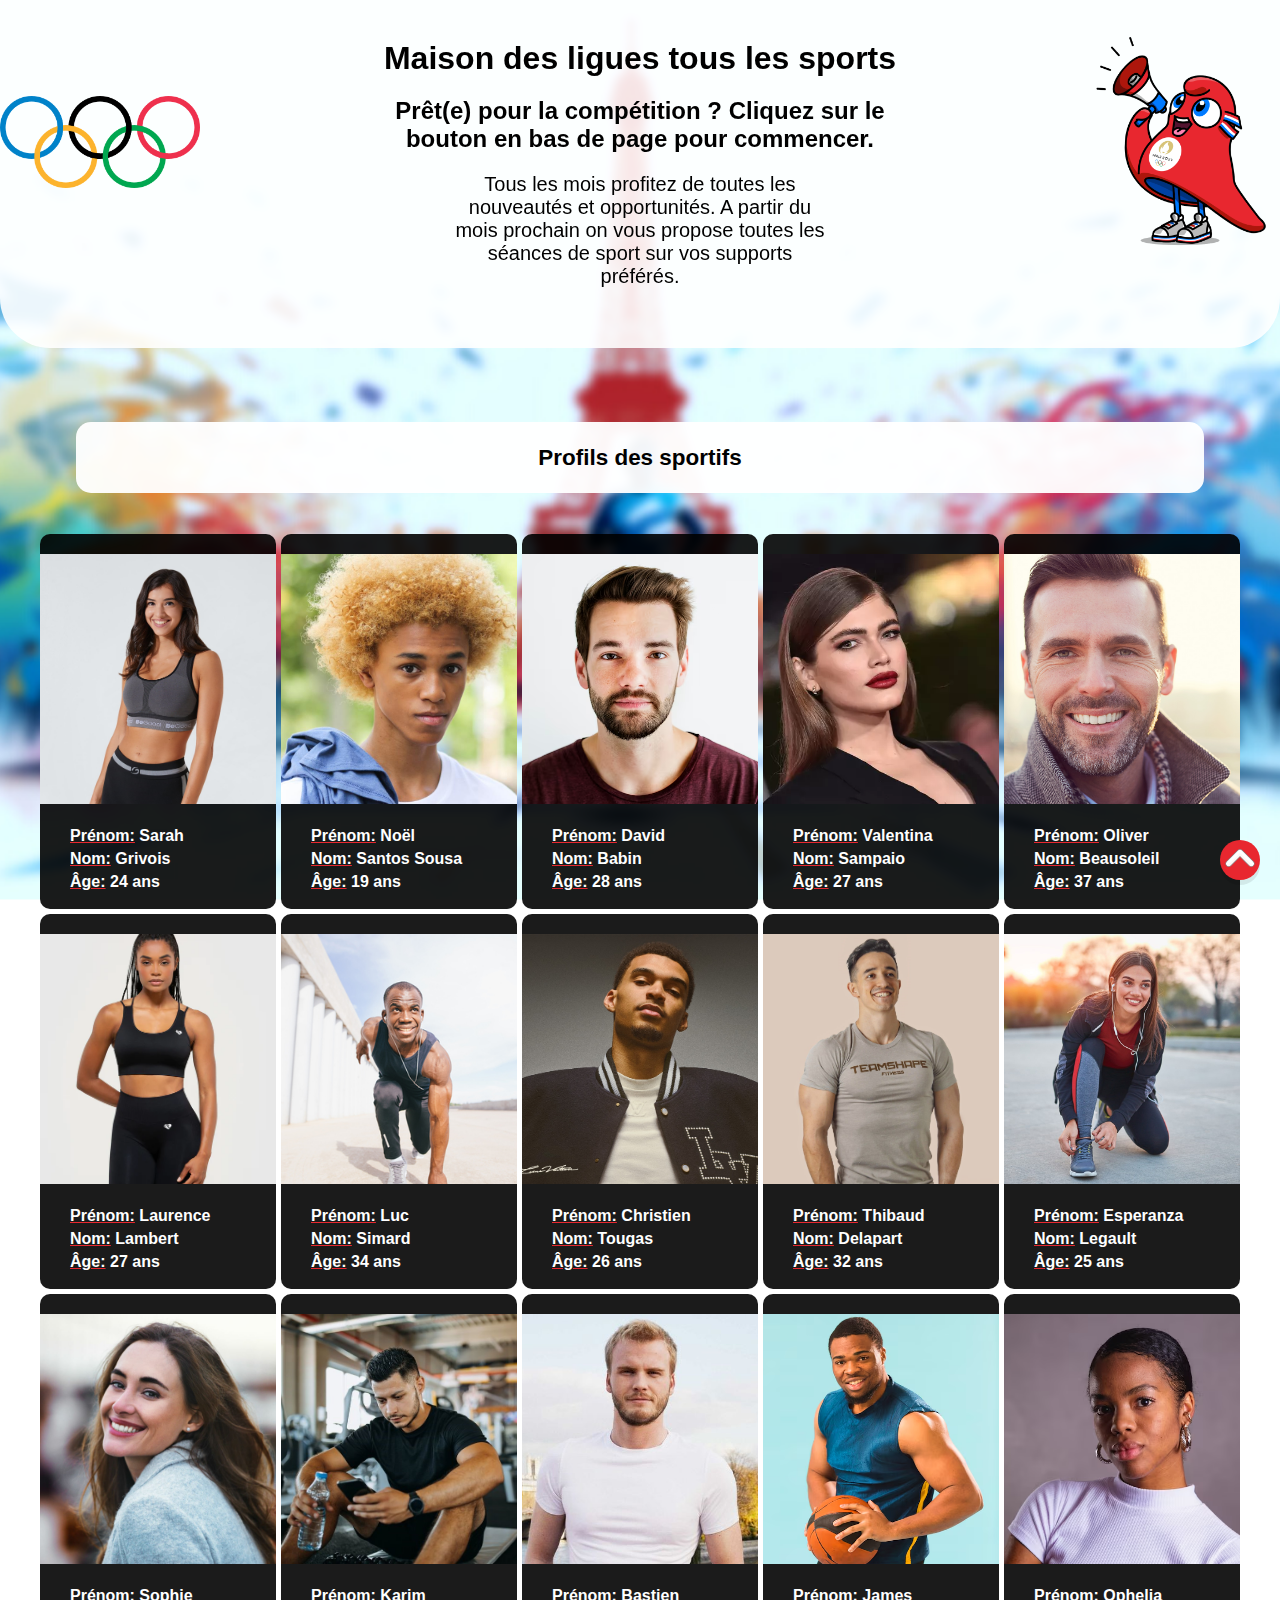
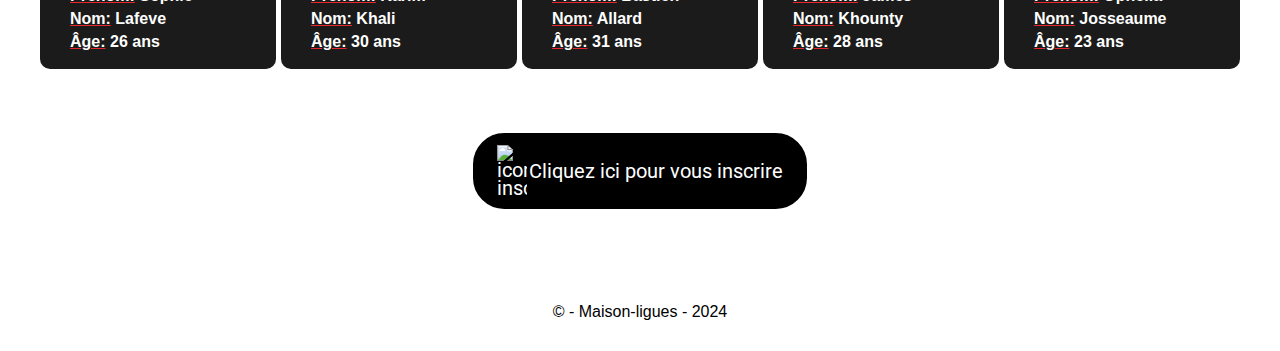
==== commit 1e1c30eb: "fix error w3c + change name Valentina" ====
--- a/index.html
+++ b/index.html
@@ -83,8 +83,8 @@
                 <img src="./asset/exemple8.jpg" alt="BMX FREESTYLE" loading="lazy">
                 <figcaption>
                     <p class="content_txt">
-                        <span>Prénom:</span> Karlotta<br>
-                        <span>Nom:</span> Duplanty<br>
+                        <span>Prénom:</span> Valentina<br>
+                        <span>Nom:</span> Sampaio<br>
                         <span>Âge:</span> 27 ans<br>
                     </p>
                 </figcaption>
--- a/css/main.css
+++ b/css/main.css
@@ -154,10 +154,10 @@
 }
 
 .corner-image {
-    width: 22%;
+    width: 55%;
     position: absolute;
-    top: 89.1rem;
-    left: 24.6rem;
+    top: -140px;
+    left: -192px;
     z-index: 1;
 }
 
@@ -171,9 +171,11 @@
 }
 
 form {
-    width: 50rem;
-}
-
+    max-width: 50rem;
+}
+fieldset{
+    position: relative;
+}
 fieldset#inscription {
     backdrop-filter: blur(1rem);
     width: 52rem;
